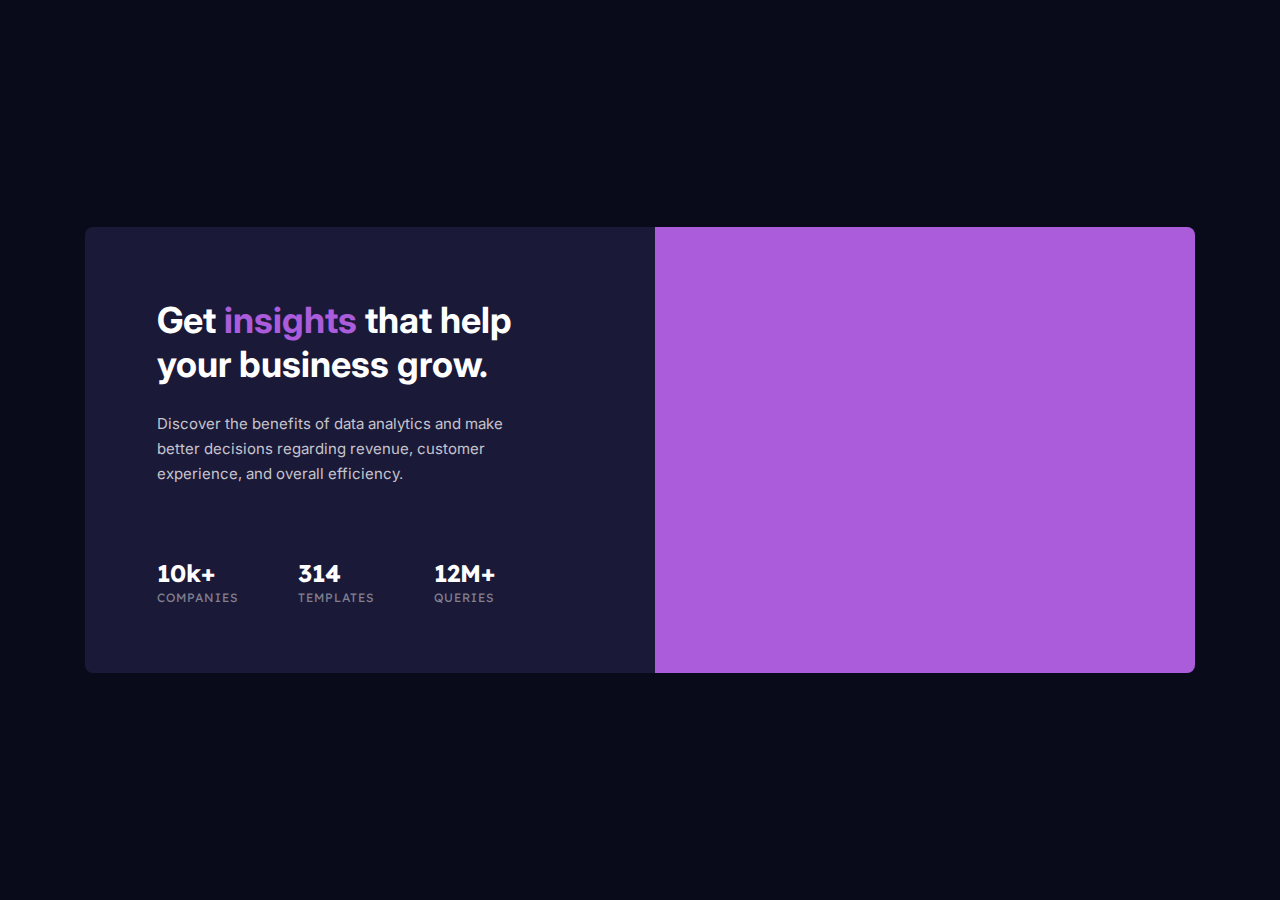
==== stats-preview/index.html @ bd863beb "Update stats preview solution" ====
<!DOCTYPE html>
<html lang="en">
  <head>
    <meta charset="UTF-8" />
    <meta name="viewport" content="width=device-width, initial-scale=1.0" />

    <link
      rel="icon"
      type="image/png"
      sizes="32x32"
      href="./images/favicon-32x32.png"
    />
    <link rel="preconnect" href="https://fonts.gstatic.com" />
    <link
      href="https://fonts.googleapis.com/css2?family=Inter:wght@400;700&family=Lexend+Deca&display=swap"
      rel="stylesheet"
    />
    <link rel="stylesheet" href="style.css" />

    <title>Frontend Mentor | Stats preview card component</title>
  </head>
  <body>
    <div class="card" role="main">
      <div class="card__image"></div>
      <div class="card__info">
        <h1 class="info__heading">
          Get <span>insights</span> that help your business grow.
        </h1>
        <p class="info__paragraph">
          Discover the benefits of data analytics and make better decisions
          regarding revenue, customer experience, and overall efficiency.
        </p>

        <ul class="info__stats">
          <li>
            10k+
            <span class="stat__value">companies</span>
          </li>
          <li>
            314
            <span class="stat__value">templates</span>
          </li>
          <li>
            12M+
            <span class="stat__value">queries</span>
          </li>
        </ul>
      </div>
    </div>
  </body>
</html>
---- stats-preview/style.css ----
:root {
  --text-size: 15px;

  --accent-main: hsl(277, 64%, 61%);

  --bg-main: hsl(233, 47%, 7%);
  --bg-card: hsl(244, 38%, 16%);

  --text-color-main: hsl(0, 0%, 100%);
  --text-color-paragraph: hsla(0, 0%, 100%, 0.75);
  --text-color-stat-headings: hsla(0, 0%, 100%, 0.6);

  --font-family-primary: "Inter", sans-serif;
  --font-weight-primary-bold: 700;
  --font-weight-primary-normal: 400;

  --font-family-stat: "Lexend Deca", sans-serif;
  --font-weight-stat: 700;

  --card-border-radius: 8px;
}

html,
body {
  text-align: center;
  box-sizing: border-box;
  margin: 0;
  padding: 0;
  background-color: var(--bg-main);
  color: var(--text-color-paragraph);
  font-size: var(--text-size);
  font-family: var(--font-family-primary);
}

p {
  margin: 0;
  padding: 0;
}

.card {
  display: flex;
  flex-direction: column;
  margin: 88px 24px;
  background-color: var(--bg-card);
  border-radius: var(--card-border-radius);
  overflow: hidden;
}

.card__image {
  background-image: url("./images/image-header-mobile.jpg");
  background-size: cover;
  background-repeat: no-repeat;
  background-position: center;
  background-blend-mode: multiply;
  background-color: var(--accent-main);
  width: 100%;
  height: 240px;
}

.card__info {
  padding: 40px 32px 32px;
}

.card__info .info__heading {
  margin-top: 0;
  padding: 0;
  color: var(--text-color-main);
  font-family: var(--font-family-primary);
  font-weight: var(--font-weight-primary-bold);
  font-size: 28px;
  line-height: 32px; /* 114.286% */
}

.card__info .info__heading > span {
  color: var(--accent-main);
}

.card__info .info__paragraph {
  margin-top: 16px;
  margin-bottom: 40px;
  max-width: 100%;
  line-height: 25px; /* 166.667% */
  font-family: var(--font-family-primary);
  font-weight: var(--font-weight-primary-normal);
  font-size: 15px;
  color: var(--text-color-paragraph);
}

.card__info .info__stats {
  display: flex;
  align-items: center;
  justify-content: center;
  flex-direction: column;
  padding: 0;
  margin: 0;
}

.card__info .info__stats li {
  display: flex;
  align-items: center;
  justify-content: center;
  gap: 2px;
  flex-direction: column;
  list-style: none;
  color: var(--text-color-main);
  font-size: 24px;
  font-family: var(--font-family-stat);
  font-weight: var(--font-weight-stat);
  text-transform: none;
  letter-spacing: 0px;
}
.card__info .info__stats li:not(:first-of-type) {
  margin-top: 24px;
}

.card__info .info__stats li .stat__value {
  color: var(--text-color-paragraph);
  font-size: 12px;
  font-weight: normal;
  letter-spacing: 1px;
  text-transform: uppercase;
  opacity: 0.6;
}

@media (min-width: 1024px) {
  html,
  body {
    display: flex;
    align-items: center;
    justify-content: center;
    height: 100%;
    text-align: left;
  }

  .card {
    margin: auto;
    flex-direction: row-reverse;
    height: 446px;
    max-width: 1110px;
  }

  .card__image {
    height: auto;
    width: 540px;
    background-image: url("./images/image-header-desktop.jpg");
  }

  .card__info {
    flex: 1;
    padding: 71px 72px 59px;
  }

  .card__info .info__heading {
    font-size: 36px;
    line-height: 44px; /* 122.222% */
  }

  .card__info .info__paragraph {
    margin: 25px 0 72px;
    max-width: 90%;
  }

  .card__info .info__stats {
    flex-direction: row;
    justify-content: flex-start;
  }

  .card__info .info__stats li {
    align-items: start;
    margin-right: 4rem;
  }

  .card__info .info__stats li:not(:first-of-type) {
    margin-top: 0;
  }
}
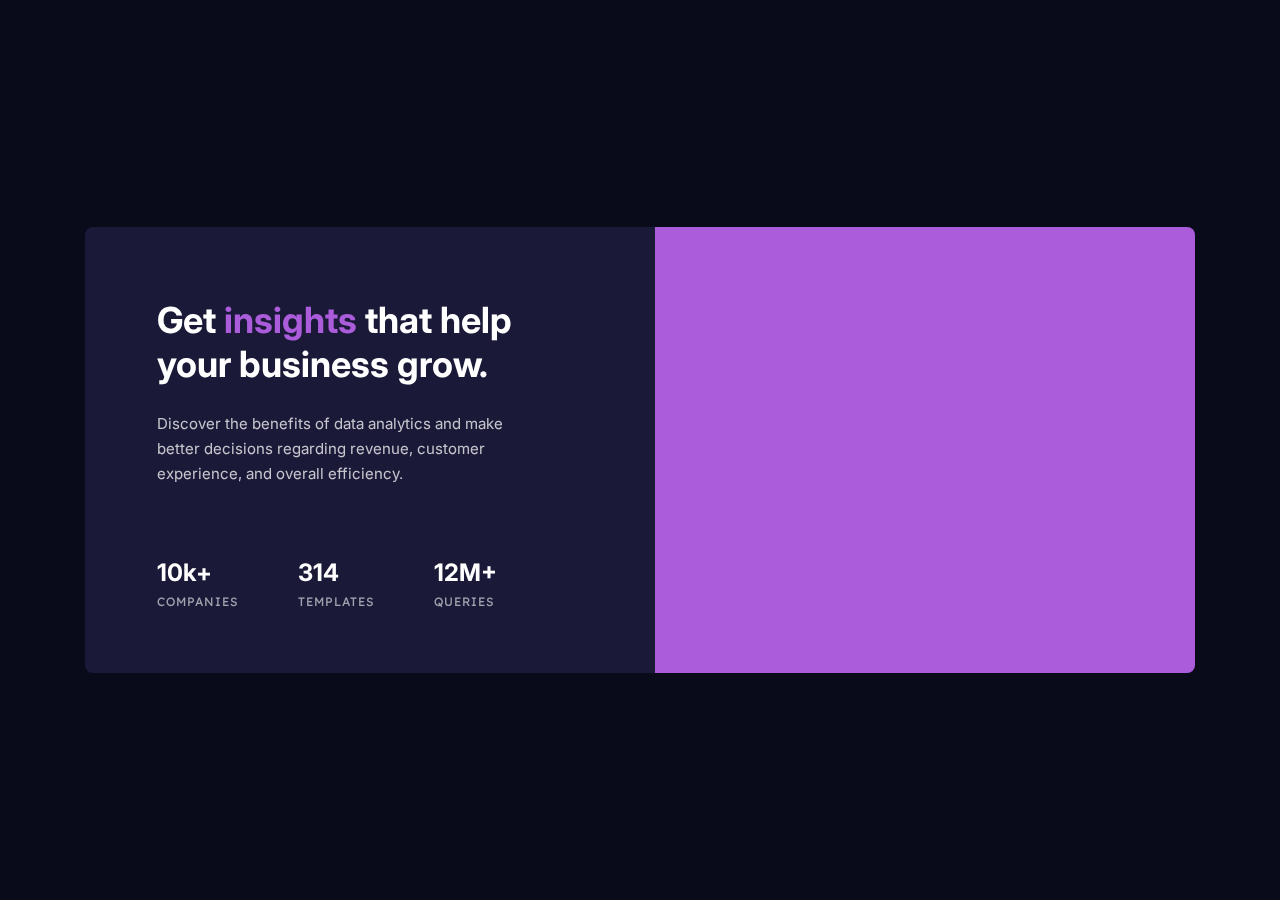
==== commit db7144f0: "Fix blend mode" ====
--- a/stats-preview/index.html
+++ b/stats-preview/index.html
@@ -21,7 +21,9 @@
   </head>
   <body>
     <div class="card" role="main">
-      <div class="card__image"></div>
+      <div class="card__image-wrapper">
+        <div class="card__image"></div>
+      </div>
       <div class="card__info">
         <h1 class="info__heading">
           Get <span>insights</span> that help your business grow.
--- a/stats-preview/style.css
+++ b/stats-preview/style.css
@@ -46,13 +46,17 @@
   overflow: hidden;
 }
 
-.card__image {
-  background-image: url("./images/image-header-mobile.jpg");
+.card__image-wrapper {
+  background-color: var(--accent-main);
   background-size: cover;
   background-repeat: no-repeat;
   background-position: center;
-  background-blend-mode: multiply;
-  background-color: var(--accent-main);
+}
+
+.card__image {
+  background-image: url("./images/image-header-mobile.jpg");
+  mix-blend-mode: multiply;
+  opacity: 0.7511;
   width: 100%;
   height: 240px;
 }
@@ -79,10 +83,10 @@
   margin-top: 16px;
   margin-bottom: 40px;
   max-width: 100%;
-  line-height: 25px; /* 166.667% */
   font-family: var(--font-family-primary);
   font-weight: var(--font-weight-primary-normal);
   font-size: 15px;
+  line-height: 25px; /* 166.667% */
   color: var(--text-color-paragraph);
 }
 
@@ -104,22 +108,22 @@
   list-style: none;
   color: var(--text-color-main);
   font-size: 24px;
-  font-family: var(--font-family-stat);
+  font-family: var(---font-family-primary);
   font-weight: var(--font-weight-stat);
   text-transform: none;
-  letter-spacing: 0px;
 }
 .card__info .info__stats li:not(:first-of-type) {
   margin-top: 24px;
 }
 
 .card__info .info__stats li .stat__value {
-  color: var(--text-color-paragraph);
+  color: var(--text-color-stat-headings);
   font-size: 12px;
   font-weight: normal;
+  font-family: var(--font-family-stat);
   letter-spacing: 1px;
   text-transform: uppercase;
-  opacity: 0.6;
+  line-height: 25px; /* 208.333% */
 }
 
 @media (min-width: 1024px) {
@@ -140,7 +144,7 @@
   }
 
   .card__image {
-    height: auto;
+    height: 100%;
     width: 540px;
     background-image: url("./images/image-header-desktop.jpg");
   }
